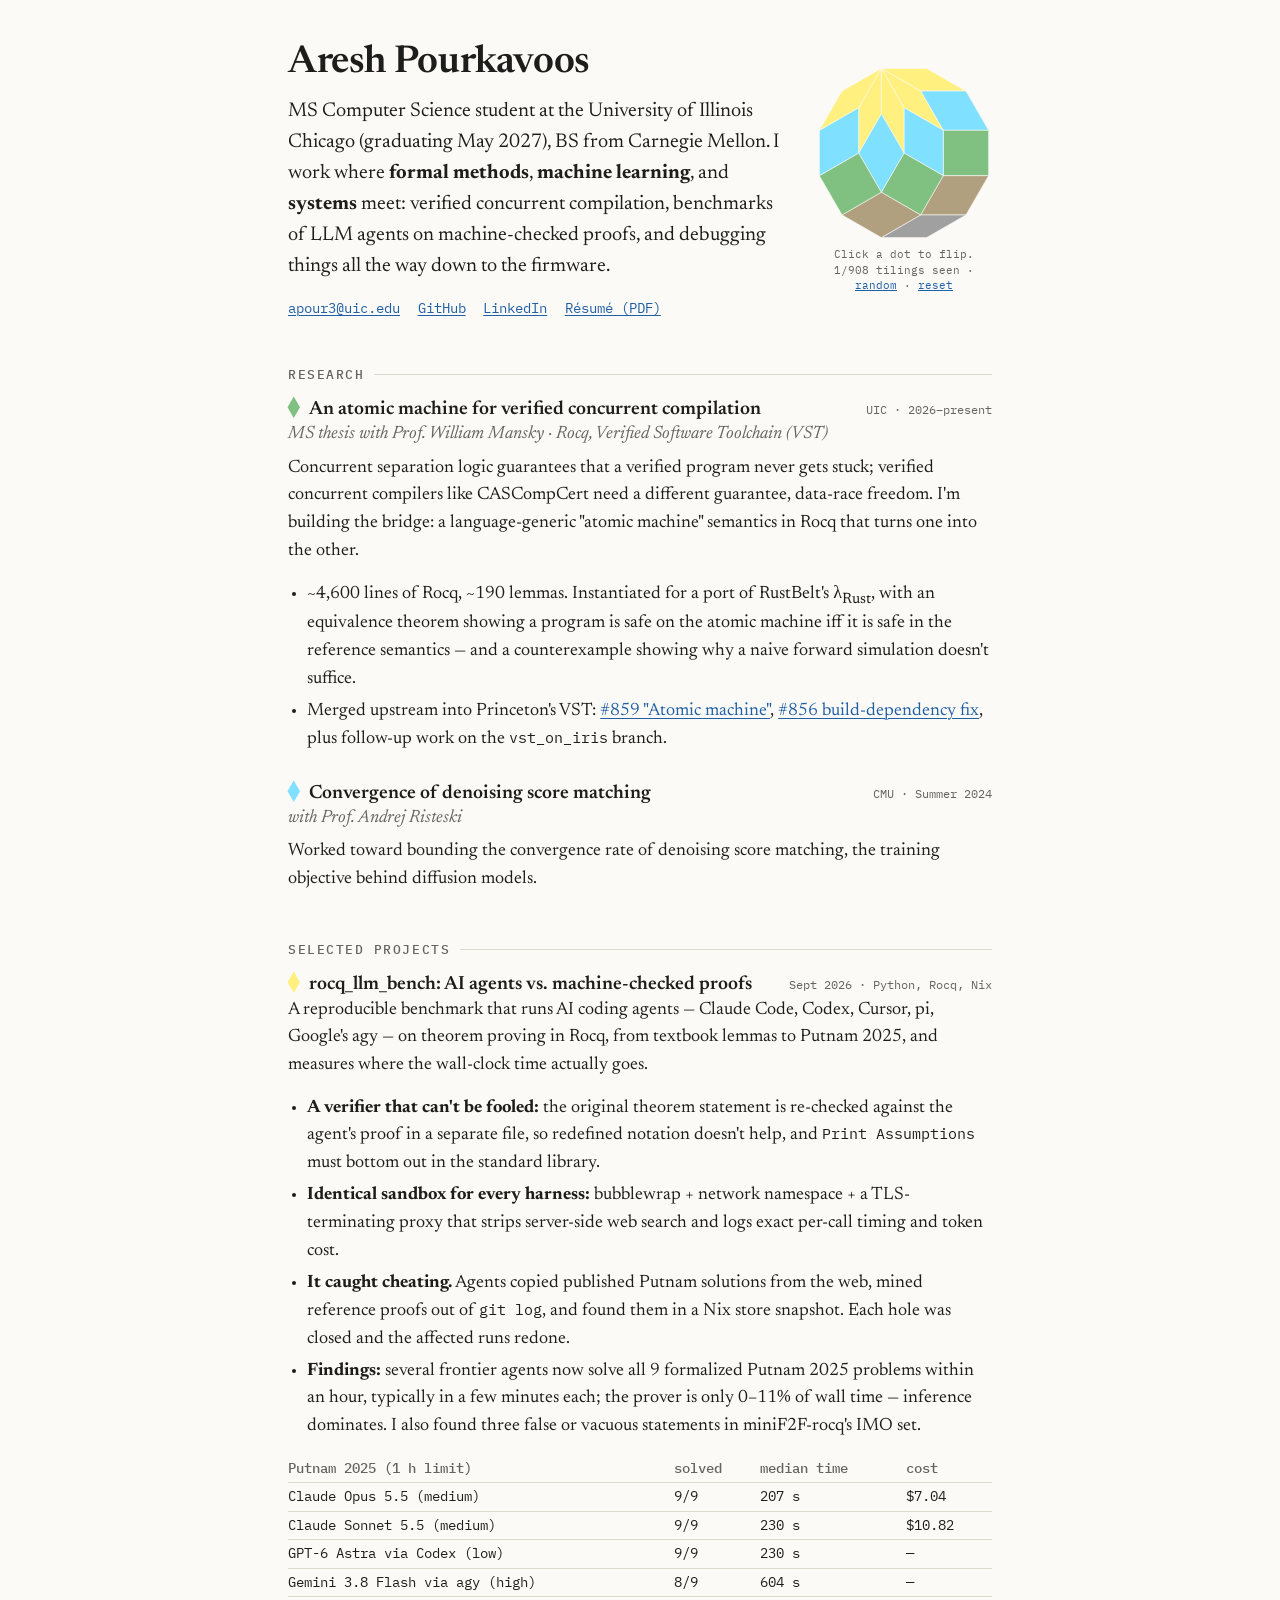
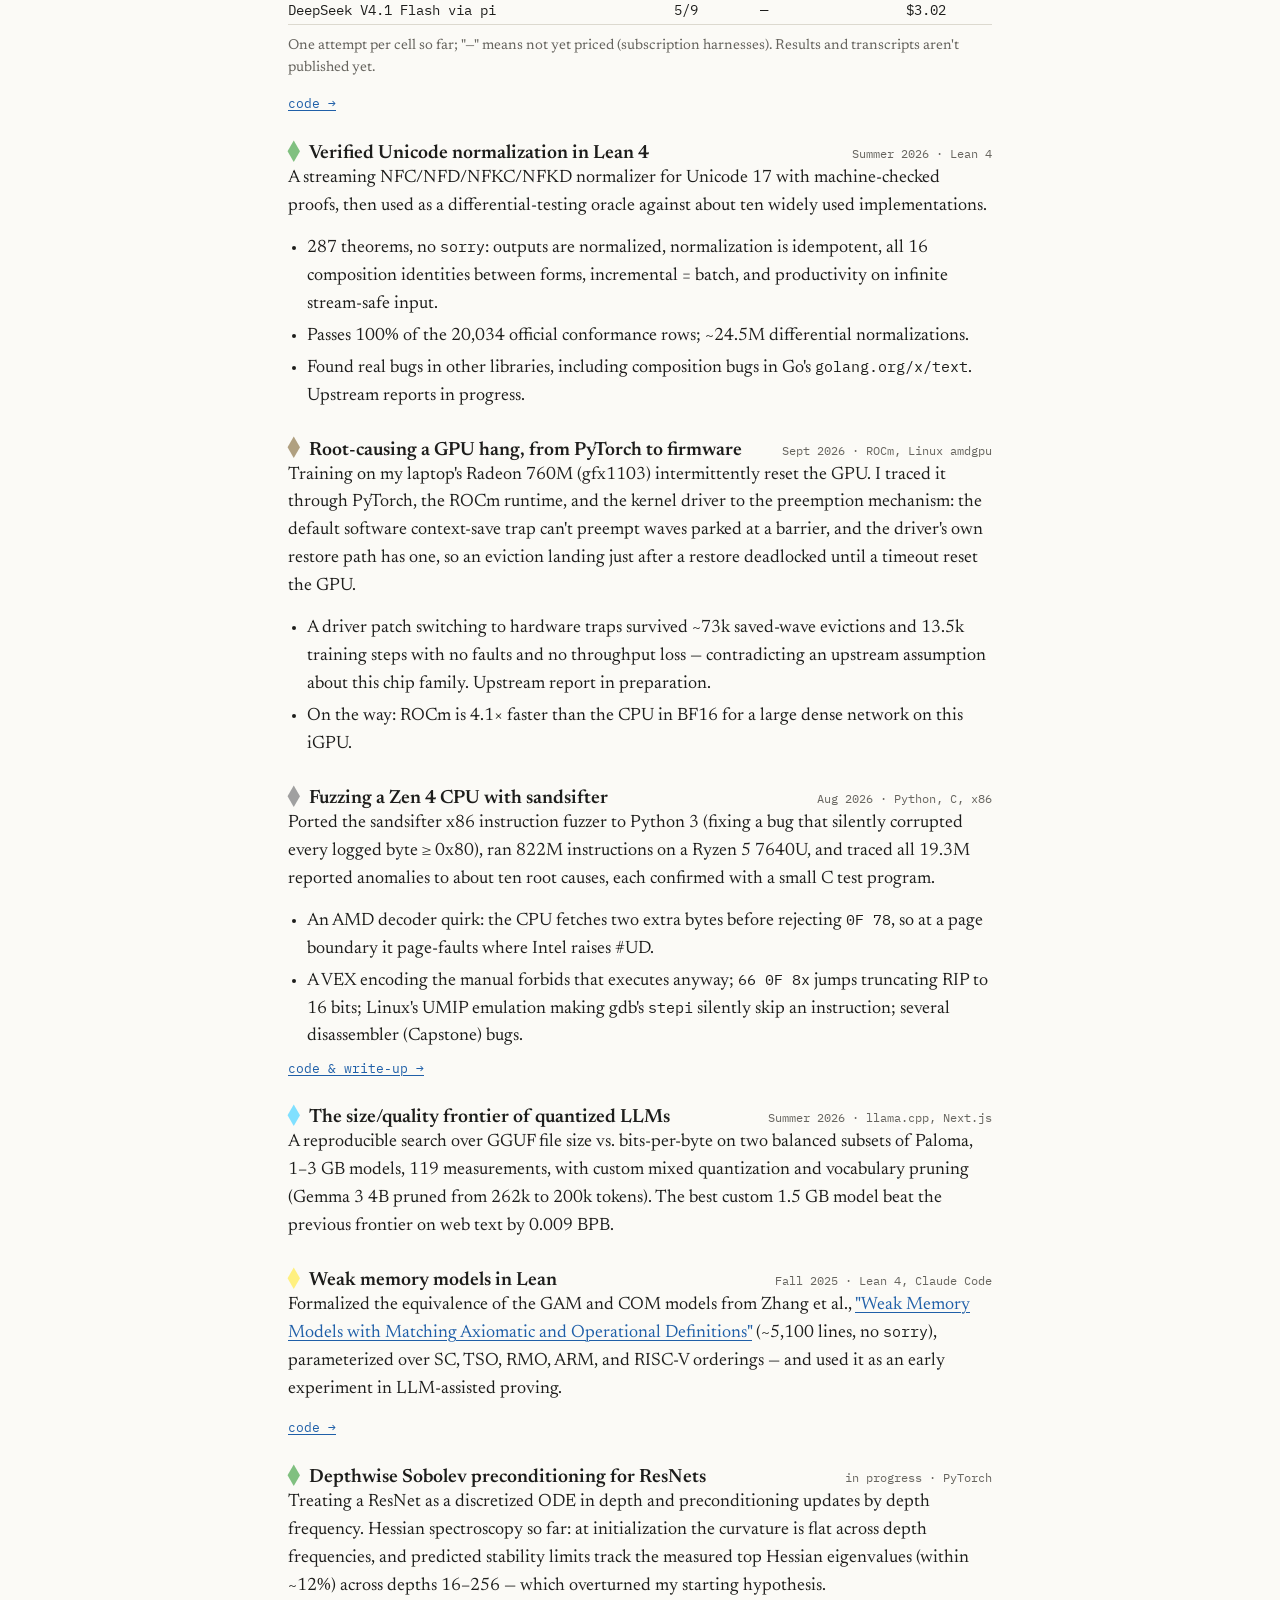
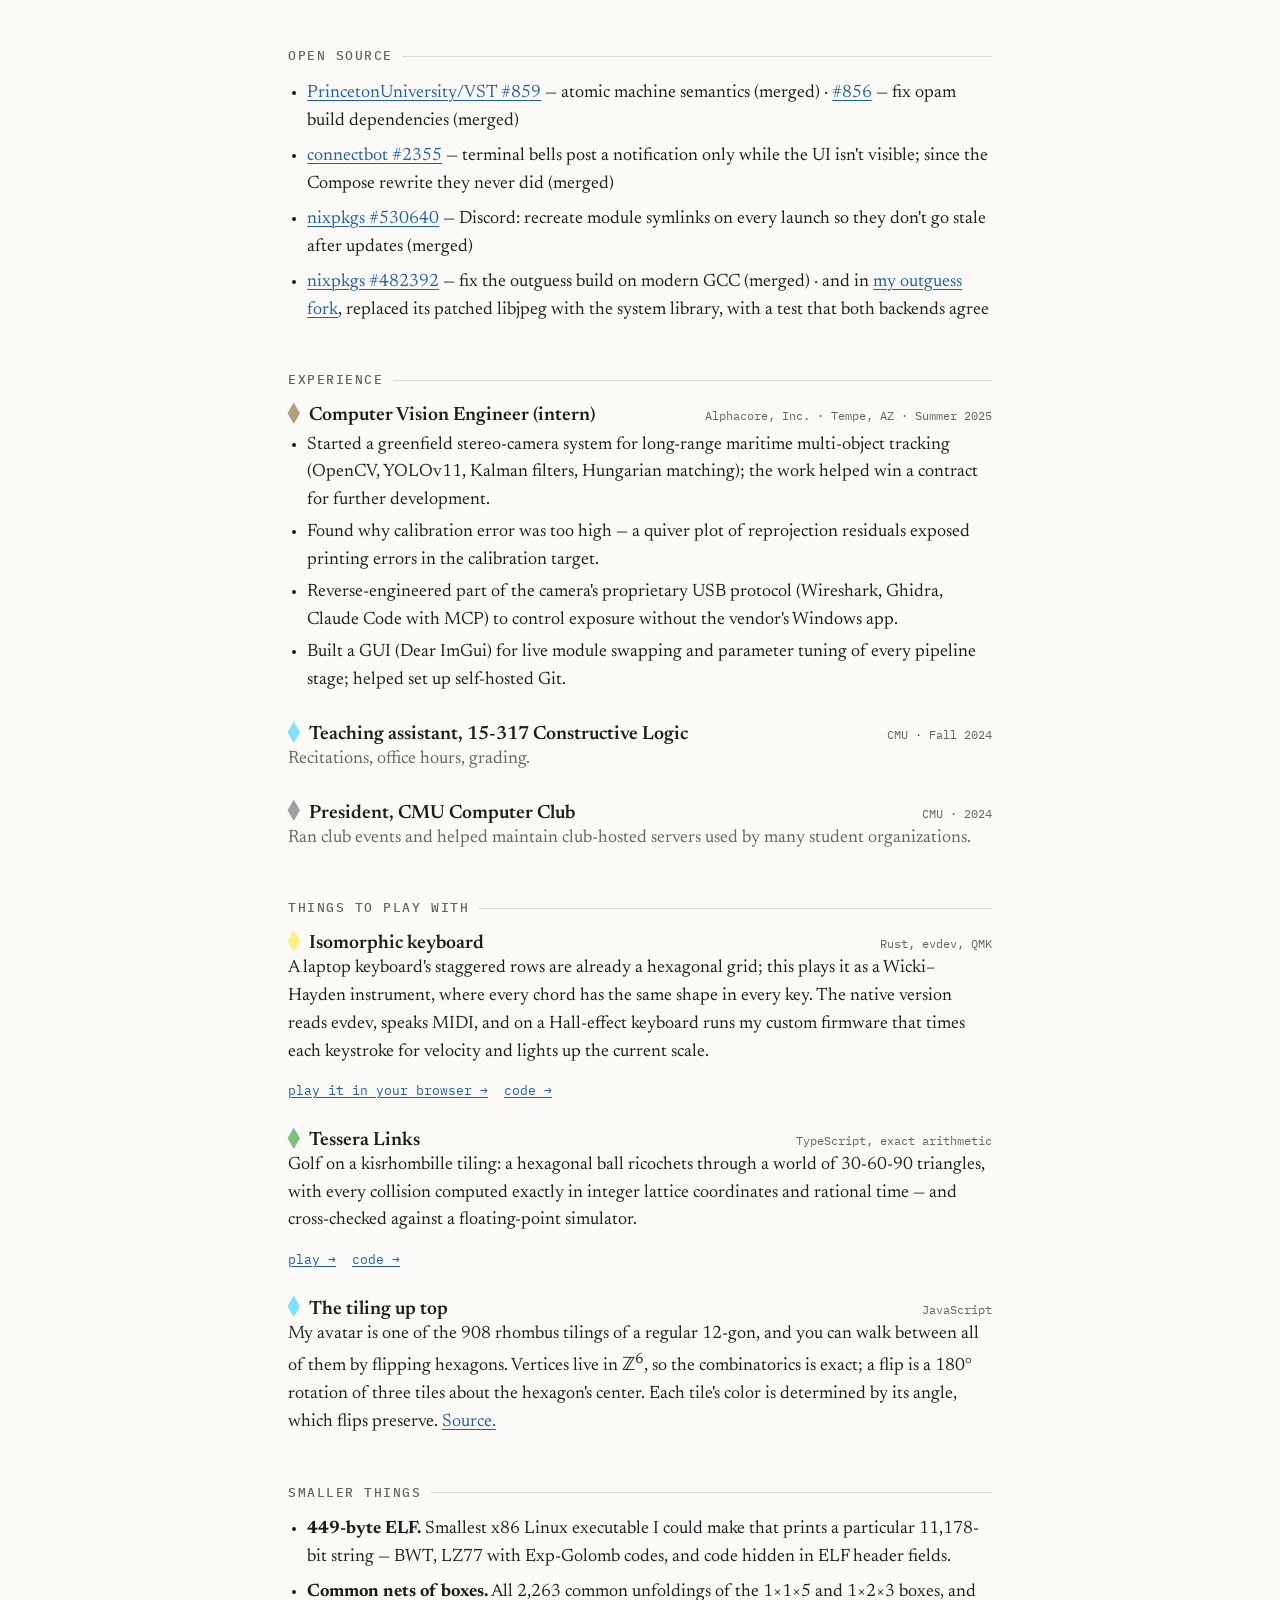
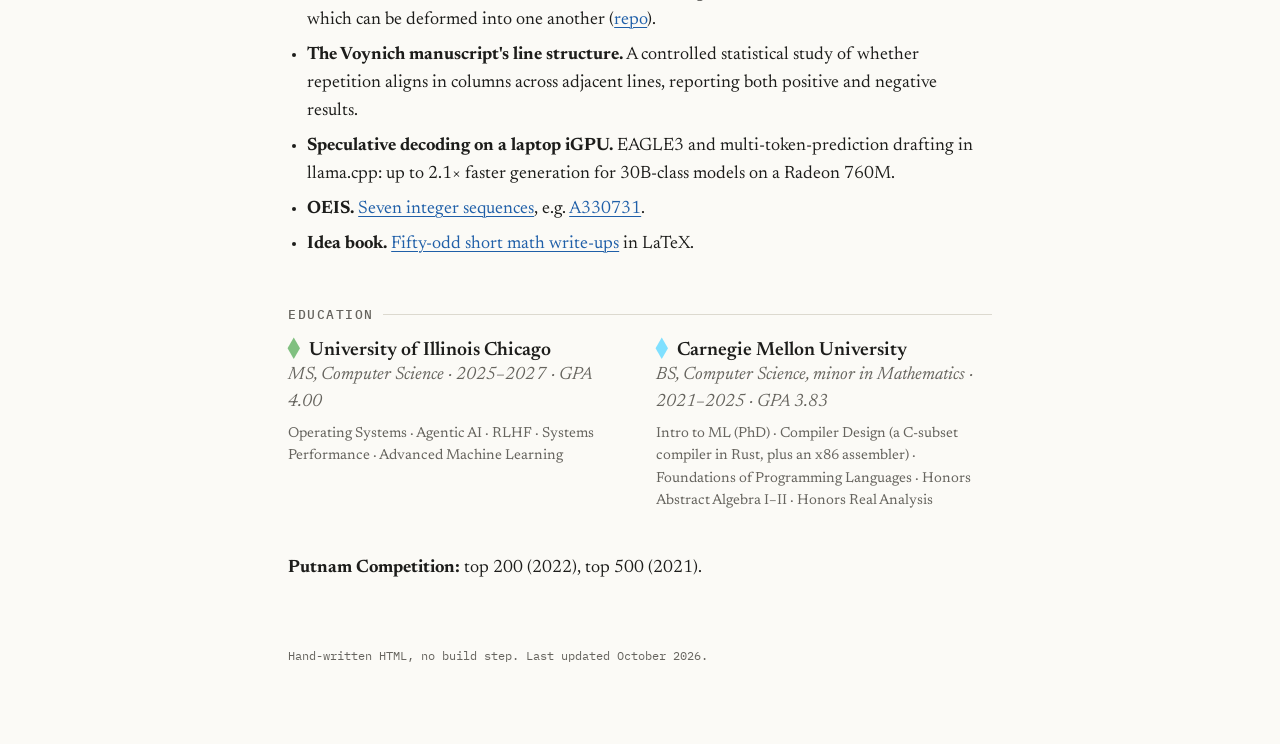
==== index.html @ 29977e59 "Rebuild site: research, projects, open source, demos Replace the placeholder with a full personal pa" ====
<!doctype html>
<html lang="en">
<head>
<meta charset="utf-8">
<meta name="viewport" content="width=device-width, initial-scale=1">
<title>Aresh Pourkavoos</title>
<meta name="description" content="Aresh Pourkavoos — MS CS student at UIC working on verified concurrent compilation, LLM theorem-proving benchmarks, and systems.">
<link rel="icon" href="favicon.svg" type="image/svg+xml">
<link rel="stylesheet" href="style.css">
</head>
<body>
<main class="page">

<header class="hero">
  <div>
    <h1>Aresh Pourkavoos</h1>
    <p class="lede">
      MS Computer Science student at the University of Illinois Chicago (graduating May 2027), BS from Carnegie Mellon.
      I work where <b>formal methods</b>, <b>machine learning</b>, and <b>systems</b> meet:
      verified concurrent compilation, benchmarks of LLM agents on machine-checked proofs,
      and debugging things all the way down to the firmware.
    </p>
    <nav class="links">
      <a href="mailto:apour3@uic.edu">apour3@uic.edu</a>
      <a href="https://github.com/Mathtician">GitHub</a>
      <a href="https://www.linkedin.com/in/aresh-pourkavoos-928939344/">LinkedIn</a>
      <a href="Aresh_Pourkavoos_resume.pdf">Résumé (PDF)</a>
    </nav>
  </div>
  <figure class="tiling" data-tiling>
    <figcaption class="caption">
      Click a dot to flip.
      <span data-visited>1</span>/908 tilings seen ·
      <button type="button" data-shuffle>random</button> ·
      <button type="button" data-reset>reset</button>
    </figcaption>
  </figure>
</header>

<h2>Research</h2>

<section class="entry" style="--c: var(--grass)">
  <div class="head"><h3>An atomic machine for verified concurrent compilation</h3><span class="meta">UIC · 2026–present</span></div>
  <p class="sub">MS thesis with Prof. William Mansky · Rocq, Verified Software Toolchain (VST)</p>
  <p>
    Concurrent separation logic guarantees that a verified program never gets stuck; verified concurrent
    compilers like CASCompCert need a different guarantee, data-race freedom. I'm building the bridge:
    a language-generic "atomic machine" semantics in Rocq that turns one into the other.
  </p>
  <ul>
    <li>~4,600 lines of Rocq, ~190 lemmas. Instantiated for a port of RustBelt's λ<sub>Rust</sub>, with an equivalence theorem
      showing a program is safe on the atomic machine iff it is safe in the reference semantics — and a counterexample
      showing why a naive forward simulation doesn't suffice.</li>
    <li>Merged upstream into Princeton's VST: <a href="https://github.com/PrincetonUniversity/VST/pull/859">#859 "Atomic machine"</a>,
      <a href="https://github.com/PrincetonUniversity/VST/pull/856">#856 build-dependency fix</a>, plus follow-up work on the <code>vst_on_iris</code> branch.</li>
  </ul>
</section>

<section class="entry" style="--c: var(--sky)">
  <div class="head"><h3>Convergence of denoising score matching</h3><span class="meta">CMU · Summer 2024</span></div>
  <p class="sub">with Prof. Andrej Risteski</p>
  <p>Worked toward bounding the convergence rate of denoising score matching, the training objective behind diffusion models.</p>
</section>

<h2>Selected projects</h2>

<section class="entry" style="--c: var(--sun)">
  <div class="head"><h3>rocq_llm_bench: AI agents vs. machine-checked proofs</h3><span class="meta">Sept 2026 · Python, Rocq, Nix</span></div>
  <p>
    A reproducible benchmark that runs AI coding agents — Claude Code, Codex, Cursor, pi, Google's agy — on theorem
    proving in Rocq, from textbook lemmas to Putnam 2025, and measures where the wall-clock time actually goes.
  </p>
  <ul>
    <li><b>A verifier that can't be fooled:</b> the original theorem statement is re-checked against the agent's proof in a
      separate file, so redefined notation doesn't help, and <code>Print Assumptions</code> must bottom out in the standard library.</li>
    <li><b>Identical sandbox for every harness:</b> bubblewrap + network namespace + a TLS-terminating proxy that strips
      server-side web search and logs exact per-call timing and token cost.</li>
    <li><b>It caught cheating.</b> Agents copied published Putnam solutions from the web, mined reference proofs out of
      <code>git log</code>, and found them in a Nix store snapshot. Each hole was closed and the affected runs redone.</li>
    <li><b>Findings:</b> several frontier agents now solve all 9 formalized Putnam 2025 problems within an hour, typically
      in a few minutes each; the prover is only 0–11% of wall time — inference dominates. I also found three false or
      vacuous statements in miniF2F-rocq's IMO set.</li>
  </ul>
  <div class="table-wrap">
  <table class="results">
    <thead><tr><th>Putnam 2025 (1 h limit)</th><th>solved</th><th>median time</th><th>cost</th></tr></thead>
    <tbody>
      <tr><td>Claude Opus 5.5 (medium)</td><td>9/9</td><td>207 s</td><td>$7.04</td></tr>
      <tr><td>Claude Sonnet 5.5 (medium)</td><td>9/9</td><td>230 s</td><td>$10.82</td></tr>
      <tr><td>GPT-6 Astra via Codex (low)</td><td>9/9</td><td>230 s</td><td>—</td></tr>
      <tr><td>Gemini 3.8 Flash via agy (high)</td><td>8/9</td><td>604 s</td><td>—</td></tr>
      <tr><td>DeepSeek V4.1 Flash via pi</td><td>5/9</td><td>—</td><td>$3.02</td></tr>
    </tbody>
  </table>
  </div>
  <p class="muted small">One attempt per cell so far; "—" means not yet priced (subscription harnesses). Results and transcripts aren't published yet.</p>
  <div class="actions"><a href="https://github.com/Mathtician/rocq_llm_bench">code →</a></div>
</section>

<section class="entry" style="--c: var(--grass)">
  <div class="head"><h3>Verified Unicode normalization in Lean 4</h3><span class="meta">Summer 2026 · Lean 4</span></div>
  <p>
    A streaming NFC/NFD/NFKC/NFKD normalizer for Unicode 17 with machine-checked proofs, then used as a
    differential-testing oracle against about ten widely used implementations.
  </p>
  <ul>
    <li>287 theorems, no <code>sorry</code>: outputs are normalized, normalization is idempotent, all 16 composition identities
      between forms, incremental = batch, and productivity on infinite stream-safe input.</li>
    <li>Passes 100% of the 20,034 official conformance rows; ~24.5M differential normalizations.</li>
    <li>Found real bugs in other libraries, including composition bugs in Go's <code>golang.org/x/text</code>. Upstream reports in progress.</li>
  </ul>
</section>

<section class="entry" style="--c: var(--earth)">
  <div class="head"><h3>Root-causing a GPU hang, from PyTorch to firmware</h3><span class="meta">Sept 2026 · ROCm, Linux amdgpu</span></div>
  <p>
    Training on my laptop's Radeon 760M (gfx1103) intermittently reset the GPU. I traced it through PyTorch, the ROCm
    runtime, and the kernel driver to the preemption mechanism: the default software context-save trap can't preempt
    waves parked at a barrier, and the driver's own restore path has one, so an eviction landing just after a restore deadlocked until a timeout reset the GPU.
  </p>
  <ul>
    <li>A driver patch switching to hardware traps survived ~73k saved-wave evictions and 13.5k training steps with no faults
      and no throughput loss — contradicting an upstream assumption about this chip family. Upstream report in preparation.</li>
    <li>On the way: ROCm is 4.1× faster than the CPU in BF16 for a large dense network on this iGPU.</li>
  </ul>
</section>

<section class="entry" style="--c: var(--stone)">
  <div class="head"><h3>Fuzzing a Zen 4 CPU with sandsifter</h3><span class="meta">Aug 2026 · Python, C, x86</span></div>
  <p>
    Ported the sandsifter x86 instruction fuzzer to Python 3 (fixing a bug that silently corrupted every logged byte ≥ 0x80),
    ran 822M instructions on a Ryzen 5 7640U, and traced all 19.3M reported anomalies to about ten root causes,
    each confirmed with a small C test program.
  </p>
  <ul>
    <li>An AMD decoder quirk: the CPU fetches two extra bytes before rejecting <code>0F 78</code>, so at a page boundary it page-faults where Intel raises #UD.</li>
    <li>A VEX encoding the manual forbids that executes anyway; <code>66 0F 8x</code> jumps truncating RIP to 16 bits; Linux's UMIP emulation making gdb's <code>stepi</code> silently skip an instruction; several disassembler (Capstone) bugs.</li>
  </ul>
  <div class="actions"><a href="https://github.com/Mathtician/sandsifter">code &amp; write-up →</a></div>
</section>

<section class="entry" style="--c: var(--sky)">
  <div class="head"><h3>The size/quality frontier of quantized LLMs</h3><span class="meta">Summer 2026 · llama.cpp, Next.js</span></div>
  <p>
    A reproducible search over GGUF file size vs. bits-per-byte on two balanced subsets of Paloma, 1–3 GB models, 119 measurements,
    with custom mixed quantization and vocabulary pruning (Gemma 3 4B pruned from 262k to 200k tokens). The best custom
    1.5 GB model beat the previous frontier on web text by 0.009 BPB.
  </p>
</section>

<section class="entry" style="--c: var(--sun)">
  <div class="head"><h3>Weak memory models in Lean</h3><span class="meta">Fall 2025 · Lean 4, Claude Code</span></div>
  <p>
    Formalized the equivalence of the GAM and COM models from Zhang et al.,
    <a href="https://arxiv.org/abs/1710.04259">"Weak Memory Models with Matching Axiomatic and Operational Definitions"</a>
    (~5,100 lines, no <code>sorry</code>), parameterized over SC, TSO, RMO, ARM, and RISC-V orderings — and used it as an
    early experiment in LLM-assisted proving.
  </p>
  <div class="actions"><a href="https://github.com/Mathtician/gam-formalization">code →</a></div>
</section>

<section class="entry" style="--c: var(--grass)">
  <div class="head"><h3>Depthwise Sobolev preconditioning for ResNets</h3><span class="meta">in progress · PyTorch</span></div>
  <p>
    Treating a ResNet as a discretized ODE in depth and preconditioning updates by depth frequency.
    Hessian spectroscopy so far: at initialization the curvature is flat across depth frequencies, and
    predicted stability limits track the measured top Hessian eigenvalues (within ~12%) across depths 16–256 — which overturned my starting hypothesis.
  </p>
</section>

<h2>Open source</h2>
<ul class="compact">
  <li><a href="https://github.com/PrincetonUniversity/VST/pull/859">PrincetonUniversity/VST #859</a> — atomic machine semantics (merged) ·
      <a href="https://github.com/PrincetonUniversity/VST/pull/856">#856</a> — fix opam build dependencies (merged)</li>
  <li><a href="https://github.com/connectbot/connectbot/pull/2355">connectbot #2355</a> — terminal bells post a notification only while the UI isn't visible; since the Compose rewrite they never did (merged)</li>
  <li><a href="https://github.com/NixOS/nixpkgs/pull/530640">nixpkgs #530640</a> — Discord: recreate module symlinks on every launch so they don't go stale after updates (merged)</li>
  <li><a href="https://github.com/NixOS/nixpkgs/pull/482392">nixpkgs #482392</a> — fix the outguess build on modern GCC (merged) · and in <a href="https://github.com/Mathtician/outguess">my outguess fork</a>, replaced its patched libjpeg with the system library, with a test that both backends agree</li>
</ul>

<h2>Experience</h2>

<section class="entry" style="--c: var(--earth)">
  <div class="head"><h3>Computer Vision Engineer (intern)</h3><span class="meta">Alphacore, Inc. · Tempe, AZ · Summer 2025</span></div>
  <ul>
    <li>Started a greenfield stereo-camera system for long-range maritime multi-object tracking (OpenCV, YOLOv11, Kalman filters, Hungarian matching); the work helped win a contract for further development.</li>
    <li>Found why calibration error was too high — a quiver plot of reprojection residuals exposed printing errors in the calibration target.</li>
    <li>Reverse-engineered part of the camera's proprietary USB protocol (Wireshark, Ghidra, Claude Code with MCP) to control exposure without the vendor's Windows app.</li>
    <li>Built a GUI (Dear ImGui) for live module swapping and parameter tuning of every pipeline stage; helped set up self-hosted Git.</li>
  </ul>
</section>

<section class="entry" style="--c: var(--sky)">
  <div class="head"><h3>Teaching assistant, 15-317 Constructive Logic</h3><span class="meta">CMU · Fall 2024</span></div>
  <p class="muted">Recitations, office hours, grading.</p>
</section>

<section class="entry" style="--c: var(--stone)">
  <div class="head"><h3>President, CMU Computer Club</h3><span class="meta">CMU · 2024</span></div>
  <p class="muted">Ran club events and helped maintain club-hosted servers used by many student organizations.</p>
</section>

<h2>Things to play with</h2>

<section class="entry" style="--c: var(--sun)">
  <div class="head"><h3>Isomorphic keyboard</h3><span class="meta">Rust, evdev, QMK</span></div>
  <p>
    A laptop keyboard's staggered rows are already a hexagonal grid; this plays it as a Wicki–Hayden instrument, where every
    chord has the same shape in every key. The native version reads evdev, speaks MIDI, and on a Hall-effect keyboard runs my
    custom firmware that times each keystroke for velocity and lights up the current scale.
  </p>
  <div class="actions"><a href="isomorphic/">play it in your browser →</a><a href="https://github.com/Mathtician/isomorphic">code →</a></div>
</section>

<section class="entry" style="--c: var(--grass)" data-golf>
  <div class="head"><h3>Tessera Links</h3><span class="meta">TypeScript, exact arithmetic</span></div>
  <p>
    Golf on a kisrhombille tiling: a hexagonal ball ricochets through a world of 30-60-90 triangles, with every collision
    computed exactly in integer lattice coordinates and rational time — and cross-checked against a floating-point simulator.
  </p>
  <div class="actions"><a href="golf/">play →</a><a href="https://github.com/Mathtician/tessera-links">code →</a></div>
</section>

<section class="entry" style="--c: var(--sky)">
  <div class="head"><h3>The tiling up top</h3><span class="meta">JavaScript</span></div>
  <p>
    My avatar is one of the 908 rhombus tilings of a regular 12-gon, and you can walk between all of them by flipping hexagons.
    Vertices live in ℤ<sup>6</sup>, so the combinatorics is exact; a flip is a 180° rotation of three tiles about the hexagon's center.
    Each tile's color is determined by its angle, which flips preserve.
    <a href="tiling.js">Source.</a>
  </p>
</section>

<h2>Smaller things</h2>
<ul class="compact">
  <li><b>449-byte ELF.</b> Smallest x86 Linux executable I could make that prints a particular 11,178-bit string — BWT, LZ77 with Exp-Golomb codes, and code hidden in ELF header fields.</li>
  <li><b>Common nets of boxes.</b> All 2,263 common unfoldings of the 1×1×5 and 1×2×3 boxes, and which can be deformed into one another (<a href="https://github.com/Mathtician/common_nets">repo</a>).</li>
  <li><b>The Voynich manuscript's line structure.</b> A controlled statistical study of whether repetition aligns in columns across adjacent lines, reporting both positive and negative results.</li>
  <li><b>Speculative decoding on a laptop iGPU.</b> EAGLE3 and multi-token-prediction drafting in llama.cpp: up to 2.1× faster generation for 30B-class models on a Radeon 760M.</li>
  <li><b>OEIS.</b> <a href="https://oeis.org/search?q=author%3A%22Aresh+Pourkavoos%22">Seven integer sequences</a>, e.g. <a href="https://oeis.org/A330731">A330731</a>.</li>
  <li><b>Idea book.</b> <a href="https://github.com/Mathtician/ideas">Fifty-odd short math write-ups</a> in LaTeX.</li>
</ul>

<h2>Education</h2>
<div class="grid2">
  <section class="entry" style="--c: var(--grass)">
    <h3>University of Illinois Chicago</h3>
    <p class="sub">MS, Computer Science · 2025–2027 · GPA 4.00</p>
    <p class="small muted">Operating Systems · Agentic AI · RLHF · Systems Performance · Advanced Machine Learning</p>
  </section>
  <section class="entry" style="--c: var(--sky)">
    <h3>Carnegie Mellon University</h3>
    <p class="sub">BS, Computer Science, minor in Mathematics · 2021–2025 · GPA 3.83</p>
    <p class="small muted">Intro to ML (PhD) · Compiler Design (a C-subset compiler in Rust, plus an x86 assembler) · Foundations of Programming Languages · Honors Abstract Algebra I–II · Honors Real Analysis</p>
  </section>
</div>
<p><b>Putnam Competition:</b> top 200 (2022), top 500 (2021).</p>

<footer>
  <p>Hand-written HTML, no build step. Last updated October 2026.</p>
</footer>
</main>
<script src="tiling.js"></script>
</body>
</html>
---- style.css ----
@import url("https://fonts.googleapis.com/css2?family=Newsreader:ital,opsz,wght@0,6..72,400;0,6..72,600;1,6..72,400&family=IBM+Plex+Mono:wght@400;500&display=swap");

:root {
  --paper: #fbfaf6;
  --ink: #1d1d1b;
  --muted: #66645e;
  --rule: #dcd9cf;
  --card: #ffffff;
  --link: #1f5fa8;
  --sun: #fff080;
  --sky: #80e0ff;
  --grass: #80c080;
  --earth: #b0a080;
  --stone: #a0a0a0;
  --serif: "Newsreader", Georgia, "Times New Roman", serif;
  --mono: "IBM Plex Mono", ui-monospace, SFMono-Regular, Menlo, monospace;
  color-scheme: light;
}
@media (prefers-color-scheme: dark) {
  :root:not([data-theme="light"]) {
    --paper: #17181a; --ink: #e9e7e1; --muted: #a3a09a; --rule: #34363a; --card: #1e1f22; --link: #8cc4ff;
    color-scheme: dark;
  }
}
:root[data-theme="dark"] {
  --paper: #17181a; --ink: #e9e7e1; --muted: #a3a09a; --rule: #34363a; --card: #1e1f22; --link: #8cc4ff;
  color-scheme: dark;
}

* { box-sizing: border-box; }
html { -webkit-text-size-adjust: 100%; }
body {
  margin: 0; background: var(--paper); color: var(--ink);
  font: 400 1.125rem/1.55 var(--serif);
  font-optical-sizing: auto;
}
a { color: var(--link); text-decoration-thickness: 1px; text-underline-offset: 0.15em; }
a:hover { text-decoration-thickness: 2px; }
code, kbd, .mono { font-family: var(--mono); font-size: 0.85em; }
kbd { border: 1px solid var(--rule); border-bottom-width: 2px; border-radius: 4px; padding: 0 0.3em; background: var(--card); }
.page { max-width: 46rem; margin: 0 auto; padding: 2.5rem 16px 4rem; }
h1, h2, h3 { font-weight: 600; line-height: 1.2; }
h1 { font-size: 2.4rem; margin: 0 0 0.25rem; letter-spacing: -0.01em; }
h2 {
  font-size: 0.8rem; font-family: var(--mono); font-weight: 500; text-transform: uppercase; letter-spacing: 0.12em;
  color: var(--muted); margin: 3rem 0 1rem; display: flex; align-items: center; gap: 0.6rem;
}
h2::after { content: ""; flex: 1; border-top: 1px solid var(--rule); }
h3 { font-size: 1.2rem; margin: 0; }
p { margin: 0 0 0.9rem; }
.muted { color: var(--muted); }
.small { font-size: 0.9rem; }
.crumb { font-family: var(--mono); font-size: 0.85rem; }

/* header */
.hero { display: grid; grid-template-columns: 1fr 11rem; gap: 2rem; align-items: center; }
.hero .lede { font-size: 1.25rem; margin-top: 0.6rem; }
.links { display: flex; flex-wrap: wrap; gap: 0.4rem 1.1rem; font-family: var(--mono); font-size: 0.85rem; margin-top: 1rem; }
.tiling { text-align: center; margin: 0; }
.tiling svg { width: 100%; height: auto; display: block; overflow: visible; }
.tiling polygon { stroke: var(--paper); stroke-width: 0.35; stroke-linejoin: round; }
.flip-dots circle { fill: var(--ink); opacity: 0; cursor: pointer; transition: opacity 0.2s; }
.tiling:hover .flip-dots circle, .flip-dots circle:focus { opacity: 0.55; outline: none; }
.flip-dots circle:hover, .flip-dots circle:focus-visible { opacity: 0.9; }
.flip-dots { transition: opacity 0.15s; }
.tiling .caption { font-family: var(--mono); font-size: 0.7rem; color: var(--muted); margin-top: 0.4rem; line-height: 1.4; }
.tiling button { font: inherit; color: var(--link); background: none; border: 0; padding: 0; cursor: pointer; text-decoration: underline; }
@media (hover: none) { .flip-dots circle { opacity: 0.45; } }
@media (max-width: 600px) {
  .hero { grid-template-columns: 1fr; }
  .tiling { max-width: 12rem; margin: 0 auto; order: -1; }
  h1 { font-size: 2rem; }
}

/* entries */
.entry { margin: 0 0 1.75rem; }
.entry .head { display: flex; flex-wrap: wrap; justify-content: space-between; gap: 0 1rem; align-items: baseline; }
.entry .meta { font-family: var(--mono); font-size: 0.78rem; color: var(--muted); }
.entry .sub { color: var(--muted); font-style: italic; margin-bottom: 0.35rem; }
.entry ul { margin: 0.3rem 0 0; padding-left: 1.2rem; }
.entry li { margin-bottom: 0.25rem; }
.tags { display: flex; flex-wrap: wrap; gap: 0.35rem; margin-top: 0.5rem; }
.tag { font-family: var(--mono); font-size: 0.7rem; border: 1px solid var(--rule); border-radius: 999px; padding: 0.05rem 0.55rem; color: var(--muted); }
.actions { font-family: var(--mono); font-size: 0.8rem; margin-top: 0.45rem; display: flex; flex-wrap: wrap; gap: 0.3rem 1rem; }

/* section marker: a small rhombus in a tile color */
.entry h3::before {
  content: ""; display: inline-block; width: 0.6em; height: 0.6em; margin-right: 0.5em; vertical-align: 0.08em;
  background: var(--c, var(--sky)); transform: rotate(45deg) skew(15deg, 15deg);
}

.grid2 { display: grid; grid-template-columns: 1fr 1fr; gap: 0 2rem; }
@media (max-width: 600px) { .grid2 { grid-template-columns: 1fr; } }
table.results { border-collapse: collapse; font-size: 0.85rem; font-family: var(--mono); margin: 0.6rem 0; width: 100%; }
table.results th, table.results td { text-align: left; padding: 0.2rem 0.6rem 0.2rem 0; border-bottom: 1px solid var(--rule); }
table.results th { font-weight: 500; color: var(--muted); }
.table-wrap { overflow-x: auto; }
ul.compact { padding-left: 1.2rem; margin: 0; }
ul.compact li { margin-bottom: 0.45rem; }
footer { margin-top: 4rem; font-family: var(--mono); font-size: 0.75rem; color: var(--muted); }
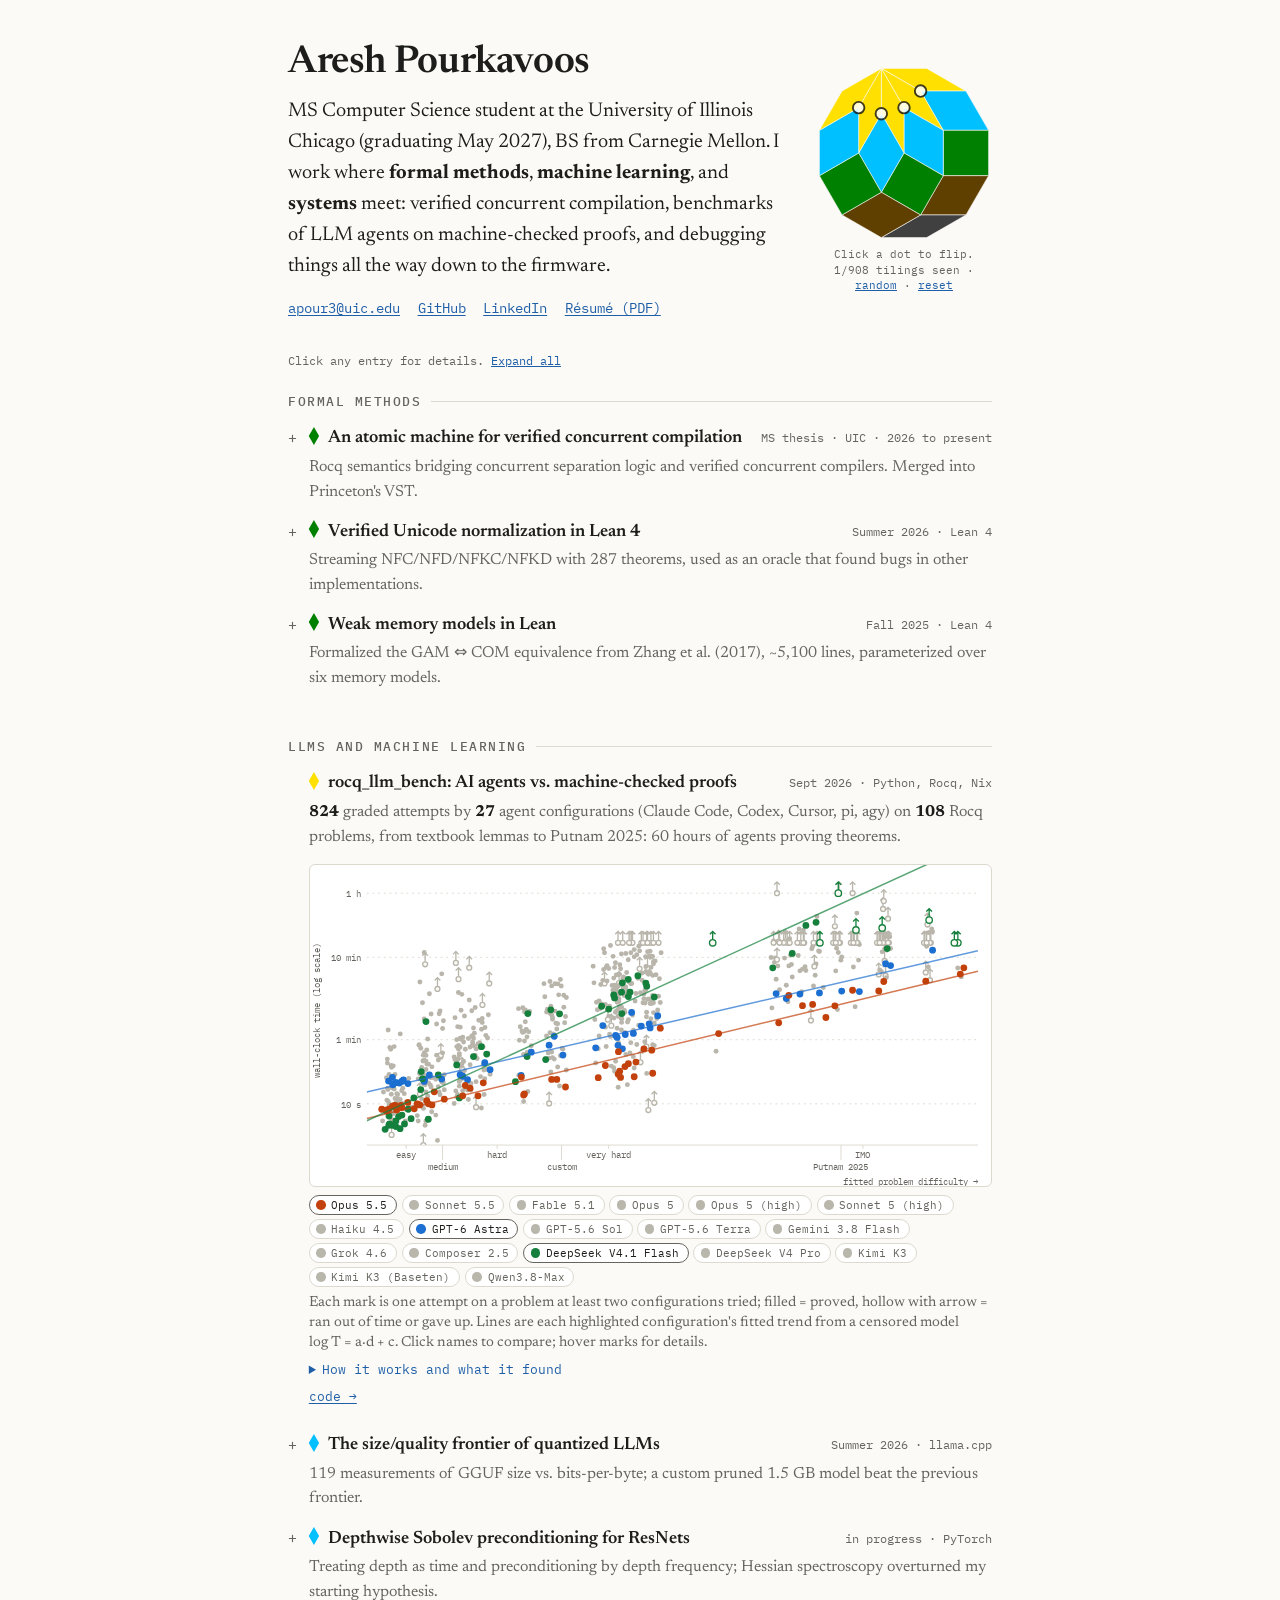
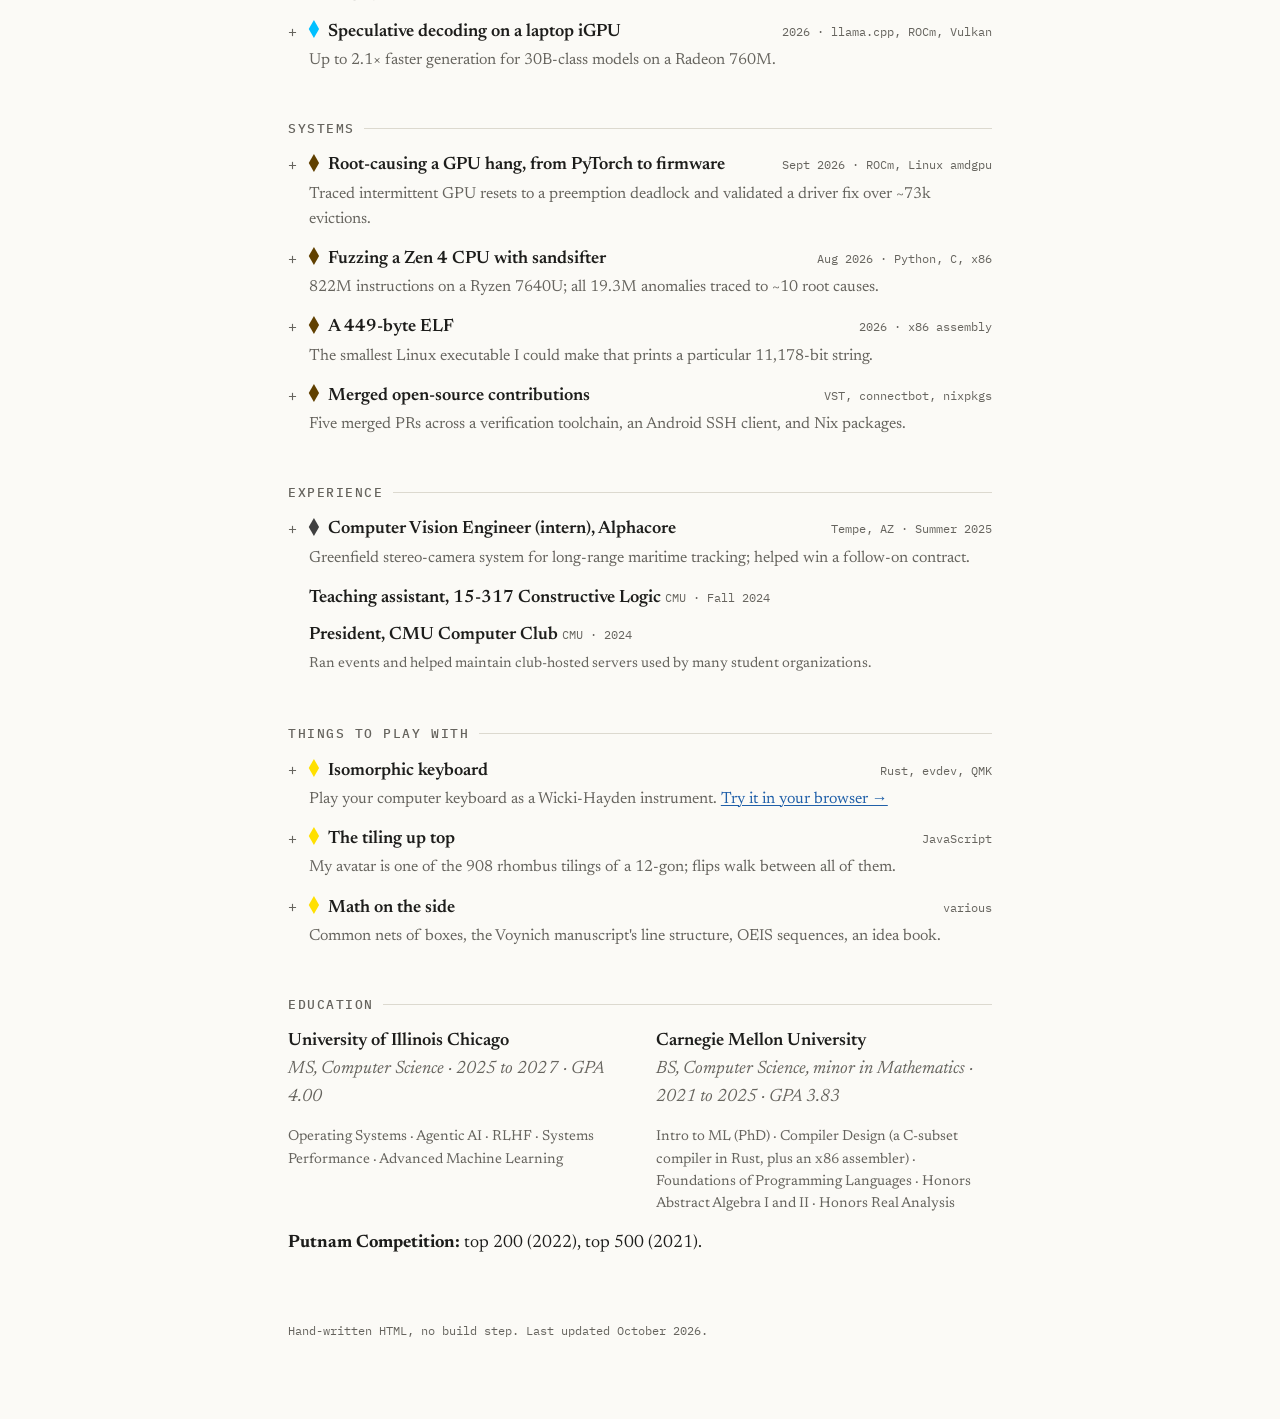
==== commit 1324b862: "Collapsible entries grouped by topic; rocq_llm_bench chart - Entries collapse to a headline and one-" ====
--- a/index.html
+++ b/index.html
@@ -4,7 +4,7 @@
 <meta charset="utf-8">
 <meta name="viewport" content="width=device-width, initial-scale=1">
 <title>Aresh Pourkavoos</title>
-<meta name="description" content="Aresh Pourkavoos — MS CS student at UIC working on verified concurrent compilation, LLM theorem-proving benchmarks, and systems.">
+<meta name="description" content="Aresh Pourkavoos: MS CS student at UIC working on verified concurrent compilation, benchmarks of LLM agents on machine-checked proofs, and systems.">
 <link rel="icon" href="favicon.svg" type="image/svg+xml">
 <link rel="stylesheet" href="style.css">
 </head>
@@ -37,221 +37,293 @@
   </figure>
 </header>
 
-<h2>Research</h2>
-
-<section class="entry" style="--c: var(--grass)">
-  <div class="head"><h3>An atomic machine for verified concurrent compilation</h3><span class="meta">UIC · 2026–present</span></div>
-  <p class="sub">MS thesis with Prof. William Mansky · Rocq, Verified Software Toolchain (VST)</p>
-  <p>
-    Concurrent separation logic guarantees that a verified program never gets stuck; verified concurrent
-    compilers like CASCompCert need a different guarantee, data-race freedom. I'm building the bridge:
-    a language-generic "atomic machine" semantics in Rocq that turns one into the other.
+<p class="hint">Click any entry for details. <button type="button" class="linkish" data-expand-all>Expand all</button></p>
+
+<h2>Formal methods</h2>
+
+<details class="entry" style="--c: var(--grass)">
+  <summary>
+    <span class="head"><span class="title">An atomic machine for verified concurrent compilation</span><span class="meta">MS thesis · UIC · 2026 to present</span></span>
+    <span class="hook">Rocq semantics bridging concurrent separation logic and verified concurrent compilers. Merged into Princeton's VST.</span>
+  </summary>
+  <div class="body">
+    <p class="sub">Advised by Prof. William Mansky · Rocq, Verified Software Toolchain (VST)</p>
+    <p>
+      Concurrent separation logic guarantees that a verified program never gets stuck. Verified concurrent
+      compilers like CASCompCert need a different guarantee: data-race freedom. I'm building the bridge,
+      a language-generic "atomic machine" semantics in Rocq that turns one into the other.
+    </p>
+    <ul>
+      <li>~4,600 lines of Rocq, ~190 lemmas. Instantiated for a port of RustBelt's λ<sub>Rust</sub>, with an equivalence theorem
+        (a program is safe on the atomic machine iff it is safe in the reference semantics) and a counterexample
+        showing why a naive forward simulation doesn't suffice.</li>
+      <li>Merged upstream: <a href="https://github.com/PrincetonUniversity/VST/pull/859">VST #859 "Atomic machine"</a> and
+        <a href="https://github.com/PrincetonUniversity/VST/pull/856">#856 (build dependencies)</a>, plus follow-up work on the <code>vst_on_iris</code> branch.</li>
+    </ul>
+  </div>
+</details>
+
+<details class="entry" style="--c: var(--grass)">
+  <summary>
+    <span class="head"><span class="title">Verified Unicode normalization in Lean 4</span><span class="meta">Summer 2026 · Lean 4</span></span>
+    <span class="hook">Streaming NFC/NFD/NFKC/NFKD with 287 theorems, used as an oracle that found bugs in other implementations.</span>
+  </summary>
+  <div class="body">
+    <p>A streaming Unicode 17 normalizer with machine-checked proofs, then used for differential testing against about ten widely used implementations.</p>
+    <ul>
+      <li>287 theorems, no <code>sorry</code>: outputs are normalized, normalization is idempotent, all 16 composition identities
+        between forms hold, incremental output equals batch output, and the normalizer is productive on infinite stream-safe input.</li>
+      <li>Passes all 20,034 official conformance rows; ~24.5M differential normalizations.</li>
+      <li>Found real bugs in other libraries, including composition bugs in Go's <code>golang.org/x/text</code>. Upstream reports in progress.</li>
+    </ul>
+  </div>
+</details>
+
+<details class="entry" style="--c: var(--grass)">
+  <summary>
+    <span class="head"><span class="title">Weak memory models in Lean</span><span class="meta">Fall 2025 · Lean 4</span></span>
+    <span class="hook">Formalized the GAM ⇔ COM equivalence from Zhang et al. (2017), ~5,100 lines, parameterized over six memory models.</span>
+  </summary>
+  <div class="body">
+    <p>
+      Formalized the equivalence of the GAM and COM models from
+      <a href="https://arxiv.org/abs/1710.04259">"Weak Memory Models with Matching Axiomatic and Operational Definitions"</a>
+      with no <code>sorry</code>, parameterized over SC, TSO, RMO, WMM, ARM, and RISC-V orderings. Also an early experiment in
+      LLM-assisted proving with Claude Code.
+    </p>
+    <div class="actions"><a href="https://github.com/Mathtician/gam-formalization">code →</a></div>
+  </div>
+</details>
+
+<h2>LLMs and machine learning</h2>
+
+<section class="entry open-entry" style="--c: var(--sun)">
+  <div class="head"><span class="title">rocq_llm_bench: AI agents vs. machine-checked proofs</span><span class="meta">Sept 2026 · Python, Rocq, Nix</span></div>
+  <p class="hook">
+    <b>824</b> graded attempts by <b>27</b> agent configurations (Claude Code, Codex, Cursor, pi, agy) on <b>108</b> Rocq problems,
+    from textbook lemmas to Putnam 2025: 60 hours of agents proving theorems.
   </p>
-  <ul>
-    <li>~4,600 lines of Rocq, ~190 lemmas. Instantiated for a port of RustBelt's λ<sub>Rust</sub>, with an equivalence theorem
-      showing a program is safe on the atomic machine iff it is safe in the reference semantics — and a counterexample
-      showing why a naive forward simulation doesn't suffice.</li>
-    <li>Merged upstream into Princeton's VST: <a href="https://github.com/PrincetonUniversity/VST/pull/859">#859 "Atomic machine"</a>,
-      <a href="https://github.com/PrincetonUniversity/VST/pull/856">#856 build-dependency fix</a>, plus follow-up work on the <code>vst_on_iris</code> branch.</li>
-  </ul>
-</section>
-
-<section class="entry" style="--c: var(--sky)">
-  <div class="head"><h3>Convergence of denoising score matching</h3><span class="meta">CMU · Summer 2024</span></div>
-  <p class="sub">with Prof. Andrej Risteski</p>
-  <p>Worked toward bounding the convergence rate of denoising score matching, the training objective behind diffusion models.</p>
-</section>
-
-<h2>Selected projects</h2>
-
-<section class="entry" style="--c: var(--sun)">
-  <div class="head"><h3>rocq_llm_bench: AI agents vs. machine-checked proofs</h3><span class="meta">Sept 2026 · Python, Rocq, Nix</span></div>
-  <p>
-    A reproducible benchmark that runs AI coding agents — Claude Code, Codex, Cursor, pi, Google's agy — on theorem
-    proving in Rocq, from textbook lemmas to Putnam 2025, and measures where the wall-clock time actually goes.
-  </p>
-  <ul>
-    <li><b>A verifier that can't be fooled:</b> the original theorem statement is re-checked against the agent's proof in a
-      separate file, so redefined notation doesn't help, and <code>Print Assumptions</code> must bottom out in the standard library.</li>
-    <li><b>Identical sandbox for every harness:</b> bubblewrap + network namespace + a TLS-terminating proxy that strips
-      server-side web search and logs exact per-call timing and token cost.</li>
-    <li><b>It caught cheating.</b> Agents copied published Putnam solutions from the web, mined reference proofs out of
-      <code>git log</code>, and found them in a Nix store snapshot. Each hole was closed and the affected runs redone.</li>
-    <li><b>Findings:</b> several frontier agents now solve all 9 formalized Putnam 2025 problems within an hour, typically
-      in a few minutes each; the prover is only 0–11% of wall time — inference dominates. I also found three false or
-      vacuous statements in miniF2F-rocq's IMO set.</li>
-  </ul>
-  <div class="table-wrap">
-  <table class="results">
-    <thead><tr><th>Putnam 2025 (1 h limit)</th><th>solved</th><th>median time</th><th>cost</th></tr></thead>
-    <tbody>
-      <tr><td>Claude Opus 5.5 (medium)</td><td>9/9</td><td>207 s</td><td>$7.04</td></tr>
-      <tr><td>Claude Sonnet 5.5 (medium)</td><td>9/9</td><td>230 s</td><td>$10.82</td></tr>
-      <tr><td>GPT-6 Astra via Codex (low)</td><td>9/9</td><td>230 s</td><td>—</td></tr>
-      <tr><td>Gemini 3.8 Flash via agy (high)</td><td>8/9</td><td>604 s</td><td>—</td></tr>
-      <tr><td>DeepSeek V4.1 Flash via pi</td><td>5/9</td><td>—</td><td>$3.02</td></tr>
-    </tbody>
-  </table>
-  </div>
-  <p class="muted small">One attempt per cell so far; "—" means not yet priced (subscription harnesses). Results and transcripts aren't published yet.</p>
+  <figure class="rlb" data-rlb-chart="data/rocq_llm_bench.json">
+    <figcaption class="small muted">
+      Each mark is one attempt on a problem at least two configurations tried; filled = proved, hollow with arrow = ran out of time or gave up.
+      Lines are each highlighted configuration's fitted trend from a censored model log&nbsp;T&nbsp;=&nbsp;a·d&nbsp;+&nbsp;c. Click names to compare; hover marks for details.
+    </figcaption>
+  </figure>
+  <details class="more">
+    <summary>How it works and what it found</summary>
+    <div class="body">
+      <ul>
+        <li><b>A verifier that can't be fooled:</b> the original theorem statement is re-checked against the agent's proof in a
+          separate file, so redefined notation doesn't help, and <code>Print Assumptions</code> must bottom out in the standard library.</li>
+        <li><b>Identical sandbox for every harness:</b> bubblewrap, a network namespace, and a TLS-terminating proxy that strips
+          server-side web search and logs exact per-call timing and token cost.</li>
+        <li><b>It caught cheating.</b> Agents copied published Putnam solutions from the web, mined reference proofs out of
+          <code>git log</code>, and found them in a Nix store snapshot. Each hole was closed and the affected runs redone.</li>
+        <li><b>Findings:</b> several frontier agents solve all 9 formalized Putnam 2025 problems within an hour, typically in a few
+          minutes each, and the prover is only 0 to 11% of wall time; inference dominates. I also found three false or vacuous
+          statements in miniF2F-rocq's IMO set.</li>
+      </ul>
+      <div class="table-wrap">
+      <table class="results">
+        <thead><tr><th>Putnam 2025 (1 h limit)</th><th>solved</th><th>median time</th><th>cost</th></tr></thead>
+        <tbody>
+          <tr><td>Claude Opus 5.5 (medium)</td><td>9/9</td><td>207 s</td><td>$7.04</td></tr>
+          <tr><td>Claude Sonnet 5.5 (medium)</td><td>9/9</td><td>230 s</td><td>$10.82</td></tr>
+          <tr><td>GPT-6 Astra via Codex (low)</td><td>9/9</td><td>230 s</td><td>n/a</td></tr>
+          <tr><td>Gemini 3.8 Flash via agy (high)</td><td>8/9</td><td>604 s</td><td>n/a</td></tr>
+          <tr><td>DeepSeek V4.1 Flash via pi</td><td>5/9</td><td></td><td>$3.02</td></tr>
+        </tbody>
+      </table>
+      </div>
+      <p class="muted small">One attempt per cell. Subscription harnesses aren't priced yet. Transcripts aren't published yet.</p>
+    </div>
+  </details>
   <div class="actions"><a href="https://github.com/Mathtician/rocq_llm_bench">code →</a></div>
 </section>
 
-<section class="entry" style="--c: var(--grass)">
-  <div class="head"><h3>Verified Unicode normalization in Lean 4</h3><span class="meta">Summer 2026 · Lean 4</span></div>
-  <p>
-    A streaming NFC/NFD/NFKC/NFKD normalizer for Unicode 17 with machine-checked proofs, then used as a
-    differential-testing oracle against about ten widely used implementations.
-  </p>
-  <ul>
-    <li>287 theorems, no <code>sorry</code>: outputs are normalized, normalization is idempotent, all 16 composition identities
-      between forms, incremental = batch, and productivity on infinite stream-safe input.</li>
-    <li>Passes 100% of the 20,034 official conformance rows; ~24.5M differential normalizations.</li>
-    <li>Found real bugs in other libraries, including composition bugs in Go's <code>golang.org/x/text</code>. Upstream reports in progress.</li>
-  </ul>
-</section>
-
-<section class="entry" style="--c: var(--earth)">
-  <div class="head"><h3>Root-causing a GPU hang, from PyTorch to firmware</h3><span class="meta">Sept 2026 · ROCm, Linux amdgpu</span></div>
-  <p>
-    Training on my laptop's Radeon 760M (gfx1103) intermittently reset the GPU. I traced it through PyTorch, the ROCm
-    runtime, and the kernel driver to the preemption mechanism: the default software context-save trap can't preempt
-    waves parked at a barrier, and the driver's own restore path has one, so an eviction landing just after a restore deadlocked until a timeout reset the GPU.
-  </p>
-  <ul>
-    <li>A driver patch switching to hardware traps survived ~73k saved-wave evictions and 13.5k training steps with no faults
-      and no throughput loss — contradicting an upstream assumption about this chip family. Upstream report in preparation.</li>
-    <li>On the way: ROCm is 4.1× faster than the CPU in BF16 for a large dense network on this iGPU.</li>
-  </ul>
-</section>
-
-<section class="entry" style="--c: var(--stone)">
-  <div class="head"><h3>Fuzzing a Zen 4 CPU with sandsifter</h3><span class="meta">Aug 2026 · Python, C, x86</span></div>
-  <p>
-    Ported the sandsifter x86 instruction fuzzer to Python 3 (fixing a bug that silently corrupted every logged byte ≥ 0x80),
-    ran 822M instructions on a Ryzen 5 7640U, and traced all 19.3M reported anomalies to about ten root causes,
-    each confirmed with a small C test program.
-  </p>
-  <ul>
-    <li>An AMD decoder quirk: the CPU fetches two extra bytes before rejecting <code>0F 78</code>, so at a page boundary it page-faults where Intel raises #UD.</li>
-    <li>A VEX encoding the manual forbids that executes anyway; <code>66 0F 8x</code> jumps truncating RIP to 16 bits; Linux's UMIP emulation making gdb's <code>stepi</code> silently skip an instruction; several disassembler (Capstone) bugs.</li>
-  </ul>
-  <div class="actions"><a href="https://github.com/Mathtician/sandsifter">code &amp; write-up →</a></div>
-</section>
-
-<section class="entry" style="--c: var(--sky)">
-  <div class="head"><h3>The size/quality frontier of quantized LLMs</h3><span class="meta">Summer 2026 · llama.cpp, Next.js</span></div>
-  <p>
-    A reproducible search over GGUF file size vs. bits-per-byte on two balanced subsets of Paloma, 1–3 GB models, 119 measurements,
-    with custom mixed quantization and vocabulary pruning (Gemma 3 4B pruned from 262k to 200k tokens). The best custom
-    1.5 GB model beat the previous frontier on web text by 0.009 BPB.
-  </p>
-</section>
-
-<section class="entry" style="--c: var(--sun)">
-  <div class="head"><h3>Weak memory models in Lean</h3><span class="meta">Fall 2025 · Lean 4, Claude Code</span></div>
-  <p>
-    Formalized the equivalence of the GAM and COM models from Zhang et al.,
-    <a href="https://arxiv.org/abs/1710.04259">"Weak Memory Models with Matching Axiomatic and Operational Definitions"</a>
-    (~5,100 lines, no <code>sorry</code>), parameterized over SC, TSO, RMO, ARM, and RISC-V orderings — and used it as an
-    early experiment in LLM-assisted proving.
-  </p>
-  <div class="actions"><a href="https://github.com/Mathtician/gam-formalization">code →</a></div>
-</section>
-
-<section class="entry" style="--c: var(--grass)">
-  <div class="head"><h3>Depthwise Sobolev preconditioning for ResNets</h3><span class="meta">in progress · PyTorch</span></div>
-  <p>
-    Treating a ResNet as a discretized ODE in depth and preconditioning updates by depth frequency.
-    Hessian spectroscopy so far: at initialization the curvature is flat across depth frequencies, and
-    predicted stability limits track the measured top Hessian eigenvalues (within ~12%) across depths 16–256 — which overturned my starting hypothesis.
-  </p>
-</section>
-
-<h2>Open source</h2>
-<ul class="compact">
-  <li><a href="https://github.com/PrincetonUniversity/VST/pull/859">PrincetonUniversity/VST #859</a> — atomic machine semantics (merged) ·
-      <a href="https://github.com/PrincetonUniversity/VST/pull/856">#856</a> — fix opam build dependencies (merged)</li>
-  <li><a href="https://github.com/connectbot/connectbot/pull/2355">connectbot #2355</a> — terminal bells post a notification only while the UI isn't visible; since the Compose rewrite they never did (merged)</li>
-  <li><a href="https://github.com/NixOS/nixpkgs/pull/530640">nixpkgs #530640</a> — Discord: recreate module symlinks on every launch so they don't go stale after updates (merged)</li>
-  <li><a href="https://github.com/NixOS/nixpkgs/pull/482392">nixpkgs #482392</a> — fix the outguess build on modern GCC (merged) · and in <a href="https://github.com/Mathtician/outguess">my outguess fork</a>, replaced its patched libjpeg with the system library, with a test that both backends agree</li>
-</ul>
+<details class="entry" style="--c: var(--sky)">
+  <summary>
+    <span class="head"><span class="title">The size/quality frontier of quantized LLMs</span><span class="meta">Summer 2026 · llama.cpp</span></span>
+    <span class="hook">119 measurements of GGUF size vs. bits-per-byte; a custom pruned 1.5 GB model beat the previous frontier.</span>
+  </summary>
+  <div class="body">
+    <p>
+      A reproducible search over GGUF file size vs. bits-per-byte on two balanced subsets of Paloma, for 1 to 3 GB models,
+      with custom mixed quantization and vocabulary pruning (Gemma 3 4B pruned from 262k to 200k tokens). The best custom
+      1.5 GB model beat the previous frontier on web text by 0.009 BPB.
+    </p>
+  </div>
+</details>
+
+<details class="entry" style="--c: var(--sky)">
+  <summary>
+    <span class="head"><span class="title">Depthwise Sobolev preconditioning for ResNets</span><span class="meta">in progress · PyTorch</span></span>
+    <span class="hook">Treating depth as time and preconditioning by depth frequency; Hessian spectroscopy overturned my starting hypothesis.</span>
+  </summary>
+  <div class="body">
+    <p>
+      A ResNet is a discretized ODE in depth, so updates can be preconditioned by their frequency along depth.
+      At initialization the curvature turns out to be flat across depth frequencies, and the predicted stability limits
+      track the measured top Hessian eigenvalues (within ~12%) across depths 16 to 256.
+    </p>
+  </div>
+</details>
+
+<details class="entry" style="--c: var(--sky)">
+  <summary>
+    <span class="head"><span class="title">Speculative decoding on a laptop iGPU</span><span class="meta">2026 · llama.cpp, ROCm, Vulkan</span></span>
+    <span class="hook">Up to 2.1× faster generation for 30B-class models on a Radeon 760M.</span>
+  </summary>
+  <div class="body">
+    <p>
+      EAGLE3 and multi-token-prediction drafting in llama.cpp, built for gfx1103. On Qwen3-32B, MTP drafting went from 4.2 to
+      8.9 tokens/s at 83% acceptance. On this chip, Vulkan beat ROCm for batched verification.
+    </p>
+  </div>
+</details>
+
+<h2>Systems</h2>
+
+<details class="entry" style="--c: var(--earth)">
+  <summary>
+    <span class="head"><span class="title">Root-causing a GPU hang, from PyTorch to firmware</span><span class="meta">Sept 2026 · ROCm, Linux amdgpu</span></span>
+    <span class="hook">Traced intermittent GPU resets to a preemption deadlock and validated a driver fix over ~73k evictions.</span>
+  </summary>
+  <div class="body">
+    <p>
+      Training on my laptop's Radeon 760M (gfx1103) intermittently reset the GPU. I traced it through PyTorch, the ROCm
+      runtime, and the kernel driver to the preemption mechanism. The default software context-save trap can't preempt
+      waves parked at a barrier, and the driver's own restore path has one, so an eviction landing just after a restore
+      deadlocked until a timeout reset the GPU.
+    </p>
+    <ul>
+      <li>A driver patch switching to hardware traps survived ~73k saved-wave evictions and 13.5k training steps with no faults
+        and no throughput loss, contradicting an upstream assumption about this chip family. Upstream report in preparation.</li>
+      <li>Along the way: ROCm is 4.1× faster than the CPU in BF16 for a large dense network on this iGPU.</li>
+    </ul>
+  </div>
+</details>
+
+<details class="entry" style="--c: var(--earth)">
+  <summary>
+    <span class="head"><span class="title">Fuzzing a Zen 4 CPU with sandsifter</span><span class="meta">Aug 2026 · Python, C, x86</span></span>
+    <span class="hook">822M instructions on a Ryzen 7640U; all 19.3M anomalies traced to ~10 root causes.</span>
+  </summary>
+  <div class="body">
+    <p>
+      Ported the sandsifter x86 instruction fuzzer to Python 3 (fixing a bug that silently corrupted every logged byte ≥ 0x80),
+      ran it on a Ryzen 5 7640U, and confirmed each root cause with a small C test program.
+    </p>
+    <ul>
+      <li>An AMD decoder quirk: the CPU fetches two extra bytes before rejecting <code>0F 78</code>, so at a page boundary it page-faults where Intel raises #UD.</li>
+      <li>A VEX encoding the manual forbids that executes anyway; <code>66 0F 8x</code> jumps truncating RIP to 16 bits; Linux's UMIP emulation making gdb's <code>stepi</code> silently skip an instruction; several Capstone disassembler bugs.</li>
+    </ul>
+    <div class="actions"><a href="https://github.com/Mathtician/sandsifter">code and write-up →</a></div>
+  </div>
+</details>
+
+<details class="entry" style="--c: var(--earth)">
+  <summary>
+    <span class="head"><span class="title">A 449-byte ELF</span><span class="meta">2026 · x86 assembly</span></span>
+    <span class="hook">The smallest Linux executable I could make that prints a particular 11,178-bit string.</span>
+  </summary>
+  <div class="body">
+    <p>Shrunk from 656 to 449 bytes over seven versions: Burrows-Wheeler plus run lengths, LZ77 with Exp-Golomb codes, and code hidden in ELF header fields, with JavaScript reference decoders verifying each payload.</p>
+  </div>
+</details>
+
+<details class="entry" style="--c: var(--earth)">
+  <summary>
+    <span class="head"><span class="title">Merged open-source contributions</span><span class="meta">VST, connectbot, nixpkgs</span></span>
+    <span class="hook">Five merged PRs across a verification toolchain, an Android SSH client, and Nix packages.</span>
+  </summary>
+  <div class="body">
+    <ul>
+      <li><a href="https://github.com/PrincetonUniversity/VST/pull/859">PrincetonUniversity/VST #859</a>: atomic machine semantics. <a href="https://github.com/PrincetonUniversity/VST/pull/856">#856</a>: fix opam build dependencies.</li>
+      <li><a href="https://github.com/connectbot/connectbot/pull/2355">connectbot #2355</a>: terminal bells post a notification only while the UI isn't visible (since the Compose rewrite they never did).</li>
+      <li><a href="https://github.com/NixOS/nixpkgs/pull/530640">nixpkgs #530640</a>: Discord recreates its module symlinks on every launch, so they don't go stale after updates.</li>
+      <li><a href="https://github.com/NixOS/nixpkgs/pull/482392">nixpkgs #482392</a>: fix the outguess build on modern GCC. In <a href="https://github.com/Mathtician/outguess">my outguess fork</a>, replaced its patched libjpeg with the system library, with a test that both backends agree.</li>
+    </ul>
+  </div>
+</details>
 
 <h2>Experience</h2>
 
-<section class="entry" style="--c: var(--earth)">
-  <div class="head"><h3>Computer Vision Engineer (intern)</h3><span class="meta">Alphacore, Inc. · Tempe, AZ · Summer 2025</span></div>
-  <ul>
-    <li>Started a greenfield stereo-camera system for long-range maritime multi-object tracking (OpenCV, YOLOv11, Kalman filters, Hungarian matching); the work helped win a contract for further development.</li>
-    <li>Found why calibration error was too high — a quiver plot of reprojection residuals exposed printing errors in the calibration target.</li>
-    <li>Reverse-engineered part of the camera's proprietary USB protocol (Wireshark, Ghidra, Claude Code with MCP) to control exposure without the vendor's Windows app.</li>
-    <li>Built a GUI (Dear ImGui) for live module swapping and parameter tuning of every pipeline stage; helped set up self-hosted Git.</li>
-  </ul>
-</section>
-
-<section class="entry" style="--c: var(--sky)">
-  <div class="head"><h3>Teaching assistant, 15-317 Constructive Logic</h3><span class="meta">CMU · Fall 2024</span></div>
-  <p class="muted">Recitations, office hours, grading.</p>
-</section>
-
-<section class="entry" style="--c: var(--stone)">
-  <div class="head"><h3>President, CMU Computer Club</h3><span class="meta">CMU · 2024</span></div>
-  <p class="muted">Ran club events and helped maintain club-hosted servers used by many student organizations.</p>
-</section>
+<details class="entry" style="--c: var(--stone)">
+  <summary>
+    <span class="head"><span class="title">Computer Vision Engineer (intern), Alphacore</span><span class="meta">Tempe, AZ · Summer 2025</span></span>
+    <span class="hook">Greenfield stereo-camera system for long-range maritime tracking; helped win a follow-on contract.</span>
+  </summary>
+  <div class="body">
+    <ul>
+      <li>Designed and prototyped the stereo pipeline for multi-object tracking (OpenCV, YOLOv11, Kalman filters, Hungarian matching).</li>
+      <li>Found why calibration error was too high: a quiver plot of reprojection residuals exposed printing errors in the calibration target.</li>
+      <li>Reverse-engineered part of the camera's proprietary USB protocol (Wireshark, Ghidra, Claude Code with MCP) to control exposure without the vendor's Windows app.</li>
+      <li>Built a GUI (Dear ImGui) for live module swapping and parameter tuning of every pipeline stage; helped set up self-hosted Git.</li>
+    </ul>
+  </div>
+</details>
+
+<div class="plain-list">
+  <p><span class="title">Teaching assistant, 15-317 Constructive Logic</span> <span class="meta">CMU · Fall 2024</span></p>
+  <p><span class="title">President, CMU Computer Club</span> <span class="meta">CMU · 2024</span><br><span class="muted small">Ran events and helped maintain club-hosted servers used by many student organizations.</span></p>
+</div>
 
 <h2>Things to play with</h2>
 
-<section class="entry" style="--c: var(--sun)">
-  <div class="head"><h3>Isomorphic keyboard</h3><span class="meta">Rust, evdev, QMK</span></div>
-  <p>
-    A laptop keyboard's staggered rows are already a hexagonal grid; this plays it as a Wicki–Hayden instrument, where every
-    chord has the same shape in every key. The native version reads evdev, speaks MIDI, and on a Hall-effect keyboard runs my
-    custom firmware that times each keystroke for velocity and lights up the current scale.
-  </p>
-  <div class="actions"><a href="isomorphic/">play it in your browser →</a><a href="https://github.com/Mathtician/isomorphic">code →</a></div>
-</section>
-
-<section class="entry" style="--c: var(--grass)" data-golf>
-  <div class="head"><h3>Tessera Links</h3><span class="meta">TypeScript, exact arithmetic</span></div>
-  <p>
-    Golf on a kisrhombille tiling: a hexagonal ball ricochets through a world of 30-60-90 triangles, with every collision
-    computed exactly in integer lattice coordinates and rational time — and cross-checked against a floating-point simulator.
-  </p>
-  <div class="actions"><a href="golf/">play →</a><a href="https://github.com/Mathtician/tessera-links">code →</a></div>
-</section>
-
-<section class="entry" style="--c: var(--sky)">
-  <div class="head"><h3>The tiling up top</h3><span class="meta">JavaScript</span></div>
-  <p>
-    My avatar is one of the 908 rhombus tilings of a regular 12-gon, and you can walk between all of them by flipping hexagons.
-    Vertices live in ℤ<sup>6</sup>, so the combinatorics is exact; a flip is a 180° rotation of three tiles about the hexagon's center.
-    Each tile's color is determined by its angle, which flips preserve.
-    <a href="tiling.js">Source.</a>
-  </p>
-</section>
-
-<h2>Smaller things</h2>
-<ul class="compact">
-  <li><b>449-byte ELF.</b> Smallest x86 Linux executable I could make that prints a particular 11,178-bit string — BWT, LZ77 with Exp-Golomb codes, and code hidden in ELF header fields.</li>
-  <li><b>Common nets of boxes.</b> All 2,263 common unfoldings of the 1×1×5 and 1×2×3 boxes, and which can be deformed into one another (<a href="https://github.com/Mathtician/common_nets">repo</a>).</li>
-  <li><b>The Voynich manuscript's line structure.</b> A controlled statistical study of whether repetition aligns in columns across adjacent lines, reporting both positive and negative results.</li>
-  <li><b>Speculative decoding on a laptop iGPU.</b> EAGLE3 and multi-token-prediction drafting in llama.cpp: up to 2.1× faster generation for 30B-class models on a Radeon 760M.</li>
-  <li><b>OEIS.</b> <a href="https://oeis.org/search?q=author%3A%22Aresh+Pourkavoos%22">Seven integer sequences</a>, e.g. <a href="https://oeis.org/A330731">A330731</a>.</li>
-  <li><b>Idea book.</b> <a href="https://github.com/Mathtician/ideas">Fifty-odd short math write-ups</a> in LaTeX.</li>
-</ul>
+<details class="entry" style="--c: var(--sun)">
+  <summary>
+    <span class="head"><span class="title">Isomorphic keyboard</span><span class="meta">Rust, evdev, QMK</span></span>
+    <span class="hook">Play your computer keyboard as a Wicki-Hayden instrument. <a href="isomorphic/">Try it in your browser →</a></span>
+  </summary>
+  <div class="body">
+    <p>
+      A laptop keyboard's staggered rows are already a hexagonal grid; this plays it as a Wicki-Hayden instrument, where every
+      chord has the same shape in every key. The native version reads evdev and speaks MIDI. On a Hall-effect keyboard it runs my
+      custom firmware, which times each keystroke for velocity and lights up the keys of the current scale.
+    </p>
+    <div class="actions"><a href="isomorphic/">play →</a><a href="https://github.com/Mathtician/isomorphic">code →</a></div>
+  </div>
+</details>
+
+<details class="entry" style="--c: var(--sun)">
+  <summary>
+    <span class="head"><span class="title">The tiling up top</span><span class="meta">JavaScript</span></span>
+    <span class="hook">My avatar is one of the 908 rhombus tilings of a 12-gon; flips walk between all of them.</span>
+  </summary>
+  <div class="body">
+    <p>
+      Vertices live in ℤ<sup>6</sup>, so the combinatorics is exact; a flip is a 180° rotation of three tiles about their
+      hexagon's center. Each tile's color is determined by its angle, which flips preserve. <a href="tiling.js">Source.</a>
+    </p>
+  </div>
+</details>
+
+<details class="entry" style="--c: var(--sun)">
+  <summary>
+    <span class="head"><span class="title">Math on the side</span><span class="meta">various</span></span>
+    <span class="hook">Common nets of boxes, the Voynich manuscript's line structure, OEIS sequences, an idea book.</span>
+  </summary>
+  <div class="body">
+    <ul>
+      <li><b>Common nets of boxes.</b> All 2,263 common unfoldings of the 1×1×5 and 1×2×3 boxes, and which can be deformed into one another (<a href="https://github.com/Mathtician/common_nets">repo</a>).</li>
+      <li><b>The Voynich manuscript's line structure.</b> A controlled statistical study of whether repetition aligns in columns across adjacent lines, reporting both positive and negative results.</li>
+      <li><b>OEIS.</b> <a href="https://oeis.org/search?q=author%3A%22Aresh+Pourkavoos%22">Seven integer sequences</a>, e.g. <a href="https://oeis.org/A330731">A330731</a>.</li>
+      <li><b>Idea book.</b> <a href="https://github.com/Mathtician/ideas">Fifty-odd short math write-ups</a> in LaTeX.</li>
+    </ul>
+  </div>
+</details>
 
 <h2>Education</h2>
 <div class="grid2">
-  <section class="entry" style="--c: var(--grass)">
-    <h3>University of Illinois Chicago</h3>
-    <p class="sub">MS, Computer Science · 2025–2027 · GPA 4.00</p>
+  <div>
+    <p><span class="title">University of Illinois Chicago</span><br><span class="sub">MS, Computer Science · 2025 to 2027 · GPA 4.00</span></p>
     <p class="small muted">Operating Systems · Agentic AI · RLHF · Systems Performance · Advanced Machine Learning</p>
-  </section>
-  <section class="entry" style="--c: var(--sky)">
-    <h3>Carnegie Mellon University</h3>
-    <p class="sub">BS, Computer Science, minor in Mathematics · 2021–2025 · GPA 3.83</p>
-    <p class="small muted">Intro to ML (PhD) · Compiler Design (a C-subset compiler in Rust, plus an x86 assembler) · Foundations of Programming Languages · Honors Abstract Algebra I–II · Honors Real Analysis</p>
-  </section>
+  </div>
+  <div>
+    <p><span class="title">Carnegie Mellon University</span><br><span class="sub">BS, Computer Science, minor in Mathematics · 2021 to 2025 · GPA 3.83</span></p>
+    <p class="small muted">Intro to ML (PhD) · Compiler Design (a C-subset compiler in Rust, plus an x86 assembler) · Foundations of Programming Languages · Honors Abstract Algebra I and II · Honors Real Analysis</p>
+  </div>
 </div>
 <p><b>Putnam Competition:</b> top 200 (2022), top 500 (2021).</p>
 
@@ -260,5 +332,15 @@
 </footer>
 </main>
 <script src="tiling.js"></script>
+<script src="rlbchart.js"></script>
+<script>
+  // "Expand all" toggles every collapsible entry.
+  document.querySelector("[data-expand-all]").addEventListener("click", (e) => {
+    const all = [...document.querySelectorAll("details")];
+    const open = !all.every((d) => d.open);
+    all.forEach((d) => (d.open = open));
+    e.target.textContent = open ? "Collapse all" : "Expand all";
+  });
+</script>
 </body>
 </html>
--- a/style.css
+++ b/style.css
@@ -7,11 +7,11 @@
   --rule: #dcd9cf;
   --card: #ffffff;
   --link: #1f5fa8;
-  --sun: #fff080;
-  --sky: #80e0ff;
-  --grass: #80c080;
-  --earth: #b0a080;
-  --stone: #a0a0a0;
+  --sun: #ffe000;
+  --sky: #00c0ff;
+  --grass: #008000;
+  --earth: #604000;
+  --stone: #404040;
   --serif: "Newsreader", Georgia, "Times New Roman", serif;
   --mono: "IBM Plex Mono", ui-monospace, SFMono-Regular, Menlo, monospace;
   color-scheme: light;
@@ -59,35 +59,69 @@
 .tiling { text-align: center; margin: 0; }
 .tiling svg { width: 100%; height: auto; display: block; overflow: visible; }
 .tiling polygon { stroke: var(--paper); stroke-width: 0.35; stroke-linejoin: round; }
-.flip-dots circle { fill: var(--ink); opacity: 0; cursor: pointer; transition: opacity 0.2s; }
-.tiling:hover .flip-dots circle, .flip-dots circle:focus { opacity: 0.55; outline: none; }
-.flip-dots circle:hover, .flip-dots circle:focus-visible { opacity: 0.9; }
+.flip-dots circle { fill: #fff; stroke: #1d1d1b; stroke-width: 1.1; opacity: 0.85; cursor: pointer; transition: opacity 0.2s, r 0.15s; }
+.flip-dots circle:hover, .flip-dots circle:focus-visible { opacity: 1; r: 4.4; outline: none; }
 .flip-dots { transition: opacity 0.15s; }
 .tiling .caption { font-family: var(--mono); font-size: 0.7rem; color: var(--muted); margin-top: 0.4rem; line-height: 1.4; }
 .tiling button { font: inherit; color: var(--link); background: none; border: 0; padding: 0; cursor: pointer; text-decoration: underline; }
-@media (hover: none) { .flip-dots circle { opacity: 0.45; } }
 @media (max-width: 600px) {
   .hero { grid-template-columns: 1fr; }
   .tiling { max-width: 12rem; margin: 0 auto; order: -1; }
   h1 { font-size: 2rem; }
 }
 
-/* entries */
-.entry { margin: 0 0 1.75rem; }
-.entry .head { display: flex; flex-wrap: wrap; justify-content: space-between; gap: 0 1rem; align-items: baseline; }
-.entry .meta { font-family: var(--mono); font-size: 0.78rem; color: var(--muted); }
-.entry .sub { color: var(--muted); font-style: italic; margin-bottom: 0.35rem; }
-.entry ul { margin: 0.3rem 0 0; padding-left: 1.2rem; }
-.entry li { margin-bottom: 0.25rem; }
-.tags { display: flex; flex-wrap: wrap; gap: 0.35rem; margin-top: 0.5rem; }
-.tag { font-family: var(--mono); font-size: 0.7rem; border: 1px solid var(--rule); border-radius: 999px; padding: 0.05rem 0.55rem; color: var(--muted); }
-.actions { font-family: var(--mono); font-size: 0.8rem; margin-top: 0.45rem; display: flex; flex-wrap: wrap; gap: 0.3rem 1rem; }
-
-/* section marker: a small rhombus in a tile color */
-.entry h3::before {
-  content: ""; display: inline-block; width: 0.6em; height: 0.6em; margin-right: 0.5em; vertical-align: 0.08em;
+/* entries: a headline row and a one-line hook stay visible; details collapse */
+.hint { font-family: var(--mono); font-size: 0.78rem; color: var(--muted); margin: 2rem 0 -1.5rem; }
+.linkish { font: inherit; color: var(--link); background: none; border: 0; padding: 0; cursor: pointer; text-decoration: underline; }
+.entry { margin: 0 0 0.9rem; }
+.entry > summary { list-style: none; cursor: pointer; display: block; padding-left: 1.3rem; position: relative; }
+.entry > summary::-webkit-details-marker { display: none; }
+.entry > summary::before {
+  content: "+"; position: absolute; left: 0; top: 0.05rem; font-family: var(--mono); font-size: 0.95rem; color: var(--muted);
+}
+.entry[open] > summary::before { content: "−"; }
+.entry > summary:hover .title { text-decoration: underline; text-decoration-thickness: 1px; text-underline-offset: 0.2em; }
+.entry > summary:focus-visible { outline: 2px solid var(--link); outline-offset: 3px; border-radius: 2px; }
+.open-entry { padding-left: 1.3rem; margin-bottom: 1.6rem; }
+.head { display: flex; flex-wrap: wrap; justify-content: space-between; gap: 0 1rem; align-items: baseline; }
+.title { font-weight: 600; font-size: 1.12rem; }
+.title::before {
+  content: ""; display: inline-block; width: 0.55em; height: 0.55em; margin-right: 0.5em; vertical-align: 0.1em;
   background: var(--c, var(--sky)); transform: rotate(45deg) skew(15deg, 15deg);
 }
+.grid2 .title::before, .plain-list .title::before { display: none; }
+.meta { font-family: var(--mono); font-size: 0.75rem; color: var(--muted); }
+.hook { display: block; color: var(--muted); font-size: 1rem; margin-top: 0.1rem; }
+.hook b { color: var(--ink); }
+.body { padding: 0.5rem 0 0.4rem 1.3rem; border-left: 2px solid var(--rule); margin: 0.4rem 0 0.6rem 0.25rem; }
+.open-entry .body { margin-left: 0; }
+.sub { color: var(--muted); font-style: italic; margin-bottom: 0.35rem; }
+.body ul { margin: 0.3rem 0 0; padding-left: 1.2rem; }
+.body li { margin-bottom: 0.3rem; }
+.actions { font-family: var(--mono); font-size: 0.8rem; margin-top: 0.45rem; display: flex; flex-wrap: wrap; gap: 0.3rem 1rem; }
+details.more > summary { cursor: pointer; font-family: var(--mono); font-size: 0.8rem; color: var(--link); margin-top: 0.4rem; }
+.plain-list { padding-left: 1.3rem; }
+.plain-list p { margin: 0 0 0.6rem; }
+
+/* rocq_llm_bench chart */
+:root { --dot: #b9b6ac; --hl1: #c2410c; --hl2: #1d6fd1; --hl3: #15803d; }
+@media (prefers-color-scheme: dark) { :root:not([data-theme="light"]) { --dot: #55534e; --hl1: #fb923c; --hl2: #60a5fa; --hl3: #4ade80; } }
+:root[data-theme="dark"] { --dot: #55534e; --hl1: #fb923c; --hl2: #60a5fa; --hl3: #4ade80; }
+.rlb { margin: 0.8rem 0 0.4rem; }
+.rlb svg { width: 100%; height: auto; display: block; background: var(--card); border: 1px solid var(--rule); border-radius: 6px; }
+.rlb text { font-family: var(--mono); font-size: 10px; fill: var(--muted); }
+.rlb .gridline { stroke: var(--rule); stroke-dasharray: 2 4; }
+.rlb .axis, .rlb .tick { stroke: var(--rule); }
+.rlb .pt { cursor: default; }
+.rlb .pt:hover circle { stroke: var(--ink); stroke-width: 1.2; }
+.rlb figcaption { margin-top: 0.4rem; line-height: 1.4; }
+.chips { display: flex; flex-wrap: wrap; gap: 0.3rem; margin-top: 0.5rem; }
+.chip {
+  font-family: var(--mono); font-size: 0.7rem; border: 1px solid var(--rule); border-radius: 999px; padding: 0.1rem 0.55rem 0.1rem 0.4rem;
+  background: var(--card); color: var(--muted); cursor: pointer; display: inline-flex; gap: 0.35rem; align-items: center;
+}
+.chip[aria-pressed="true"] { color: var(--ink); border-color: var(--muted); }
+.chip .sw { width: 0.6rem; height: 0.6rem; border-radius: 50%; }
 
 .grid2 { display: grid; grid-template-columns: 1fr 1fr; gap: 0 2rem; }
 @media (max-width: 600px) { .grid2 { grid-template-columns: 1fr; } }
